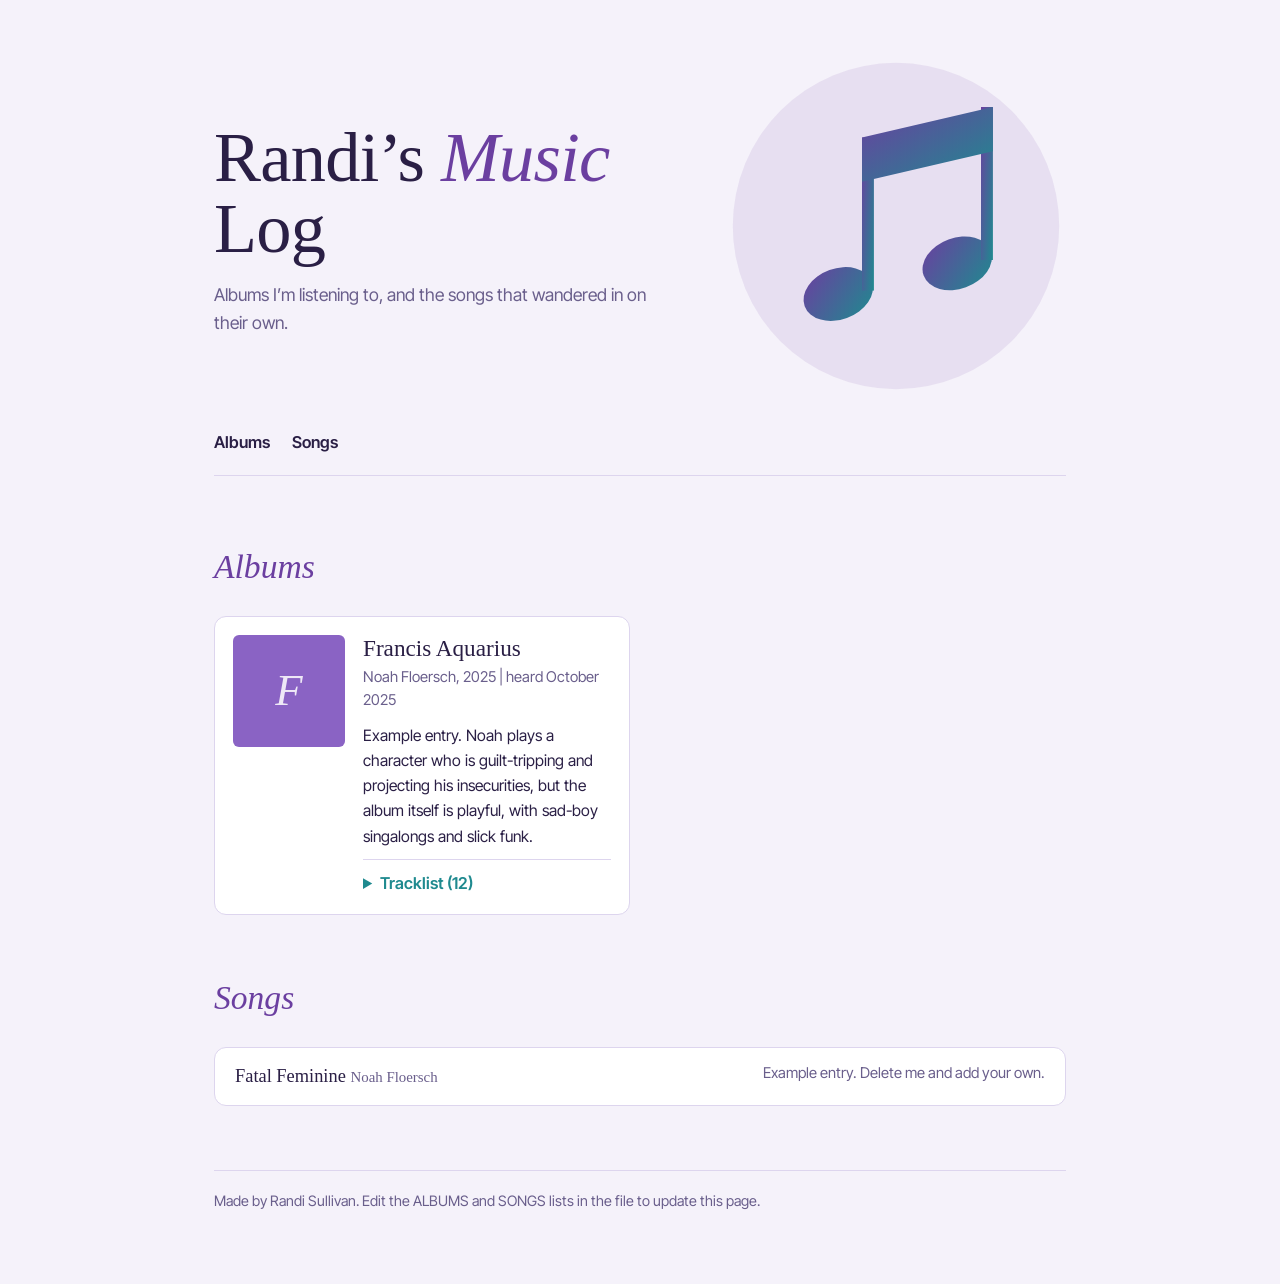
==== index.html @ 0bea806f "First version of music log" ====
<!DOCTYPE html>
<html lang="en">
<head>
<meta charset="UTF-8">
<meta name="viewport" content="width=device-width, initial-scale=1, viewport-fit=cover">
<title>Randi’s Music Log</title>
<link rel="preconnect" href="https://fonts.googleapis.com">
<link rel="preconnect" href="https://fonts.gstatic.com" crossorigin>
<link href="https://fonts.googleapis.com/css2?family=Inter+Tight:wght@400;600&family=Tinos:ital,wght@0,400;0,700;1,400&display=swap" rel="stylesheet">
<link rel="stylesheet" href="styles.css">
</head>
<body>
<div class="wrap">
  <header>
    <div class="hero">
      <div>
        <h1>Randi’s <em>Music</em> Log</h1>
        <p class="tag">Albums I’m listening to, and the songs that wandered in on their own.</p>
      </div>
      <div class="heroArt" id="heroArt"></div>
    </div>
    <nav aria-label="Sections"><a href="#albums">Albums</a><a href="#songs">Songs</a></nav>
  </header>
  <section id="albums"><div class="hd"><h2>Albums</h2></div><div class="albums" id="albumList"></div></section>
  <section id="songs"><div class="hd"><h2>Songs</h2></div><ul class="songs" id="songList"></ul></section>
  <footer id="foot"></footer>
</div>

<script src="data.js"></script>
<script src="main.js"></script>

</body>
</html>
---- styles.css ----
:root{
  box-sizing:border-box;
  padding-top:env(safe-area-inset-top,0px);
  padding-bottom:env(safe-area-inset-bottom,0px);
  --bg:#f5f2fa; --panel:#ffffff; --ink:#2a1f45; --muted:#6a5f8c; --line:#ddd5ee;
  --accent:#6b3fa0; --teal:#1f8a8f; --cover:#8a63c4;
  color-scheme:light;
}
@media (prefers-color-scheme:dark){
  :root{--bg:#171226;--panel:#221a38;--ink:#f1ecfa;--muted:#b8abd6;--line:#3b2f5a;--accent:#b794f0;--teal:#5fcfcf;--cover:#6f4aa8;color-scheme:dark}
}
html{scroll-behavior:smooth;scroll-padding-top:env(safe-area-inset-top,0px)}
*,*::before,*::after{box-sizing:inherit}
body{margin:0;background:var(--bg);color:var(--ink);font-family:"Inter Tight",system-ui,sans-serif;font-size:1.02rem;line-height:1.6}
.wrap{max-width:900px;margin:0 auto;padding:0 24px 72px}
header{padding:56px 0 8px}
.hero{display:grid;grid-template-columns:1.15fr .85fr;gap:32px;align-items:center}
.heroArt{width:100%;max-width:340px;justify-self:end;aspect-ratio:1}
.heroArt img{width:100%;height:100%;object-fit:cover;border-radius:14px;border:1px solid var(--line)}
.heroArt svg{width:100%;height:100%}
.heroArt .bgc{fill:var(--accent);fill-opacity:.1}
@media (max-width:640px){.hero{grid-template-columns:1fr}.heroArt{justify-self:start;max-width:240px;order:-1}}
h1,h2,h3{font-family:"Tinos",Georgia,serif;font-weight:400}
h1{font-size:clamp(2.6rem,8vw,4.4rem);line-height:1.02;margin:0;letter-spacing:-.01em}
h1 em{color:var(--accent)}
.tag{margin:16px 0 0;color:var(--muted);max-width:44ch;font-size:1.1rem}
nav{display:flex;gap:22px;margin-top:26px;padding-bottom:14px;border-bottom:1px solid var(--line)}
nav a{color:var(--ink);text-decoration:none;font-weight:600;padding-bottom:4px;border-bottom:2px solid transparent}
nav a:hover,nav a:focus-visible{color:var(--accent);border-bottom-color:var(--accent);outline:none}
section{margin-top:56px}
.hd h2{margin:0 0 22px;font-size:2.1rem;font-style:italic;color:var(--accent)}
.albums{display:grid;gap:20px;grid-template-columns:repeat(auto-fill,minmax(min(100%,400px),1fr))}
.album{background:var(--panel);border:1px solid var(--line);border-radius:12px;padding:18px;display:flex;gap:18px;align-items:flex-start}
.cover{flex:0 0 112px;height:112px;border-radius:6px;background:var(--c,var(--cover));display:grid;place-items:center;overflow:hidden}
.cover img{width:100%;height:100%;object-fit:cover}
.cover span{font-family:"Tinos",serif;font-size:2.8rem;font-style:italic;color:rgba(255,255,255,.85)}
.info{min-width:0;flex:1}
.info h3{font-size:1.45rem;margin:0;line-height:1.15}
.meta{color:var(--muted);font-size:.93rem;margin:4px 0 10px}
.note{margin:0 0 10px;font-size:.98rem}
.rating{color:var(--accent);margin:0 0 8px;letter-spacing:3px}
details{margin-top:8px;border-top:1px solid var(--line);padding-top:10px}
summary{cursor:pointer;font-weight:600;color:var(--teal)}
summary:hover{color:var(--accent)}
summary:focus-visible{outline:2px solid var(--accent);outline-offset:3px;border-radius:2px}
ol{margin:10px 0 0;padding-left:1.6em;font-size:.97rem}
ol li{padding:1px 0}
li.fav{font-weight:600;color:var(--accent)}
.songs{list-style:none;margin:0;padding:0;background:var(--panel);border:1px solid var(--line);border-radius:12px}
.songs li{padding:14px 20px;border-top:1px solid var(--line);display:flex;justify-content:space-between;gap:12px;flex-wrap:wrap}
.songs li:first-child{border-top:0}
.songs span{font-family:"Tinos",serif;font-size:1.15rem}
.songs small{color:var(--muted);font-size:.93rem}
.songs a{color:var(--ink);text-decoration:underline;text-decoration-color:var(--accent);text-underline-offset:4px}
.songs a:hover,.songs a:focus-visible{color:var(--accent);outline:none}
.empty{color:var(--muted)}
footer{margin-top:64px;color:var(--muted);font-size:.9rem;border-top:1px solid var(--line);padding-top:18px}
@media (max-width:420px){.album{flex-direction:column}.cover{flex-basis:auto;width:100%;height:140px}}
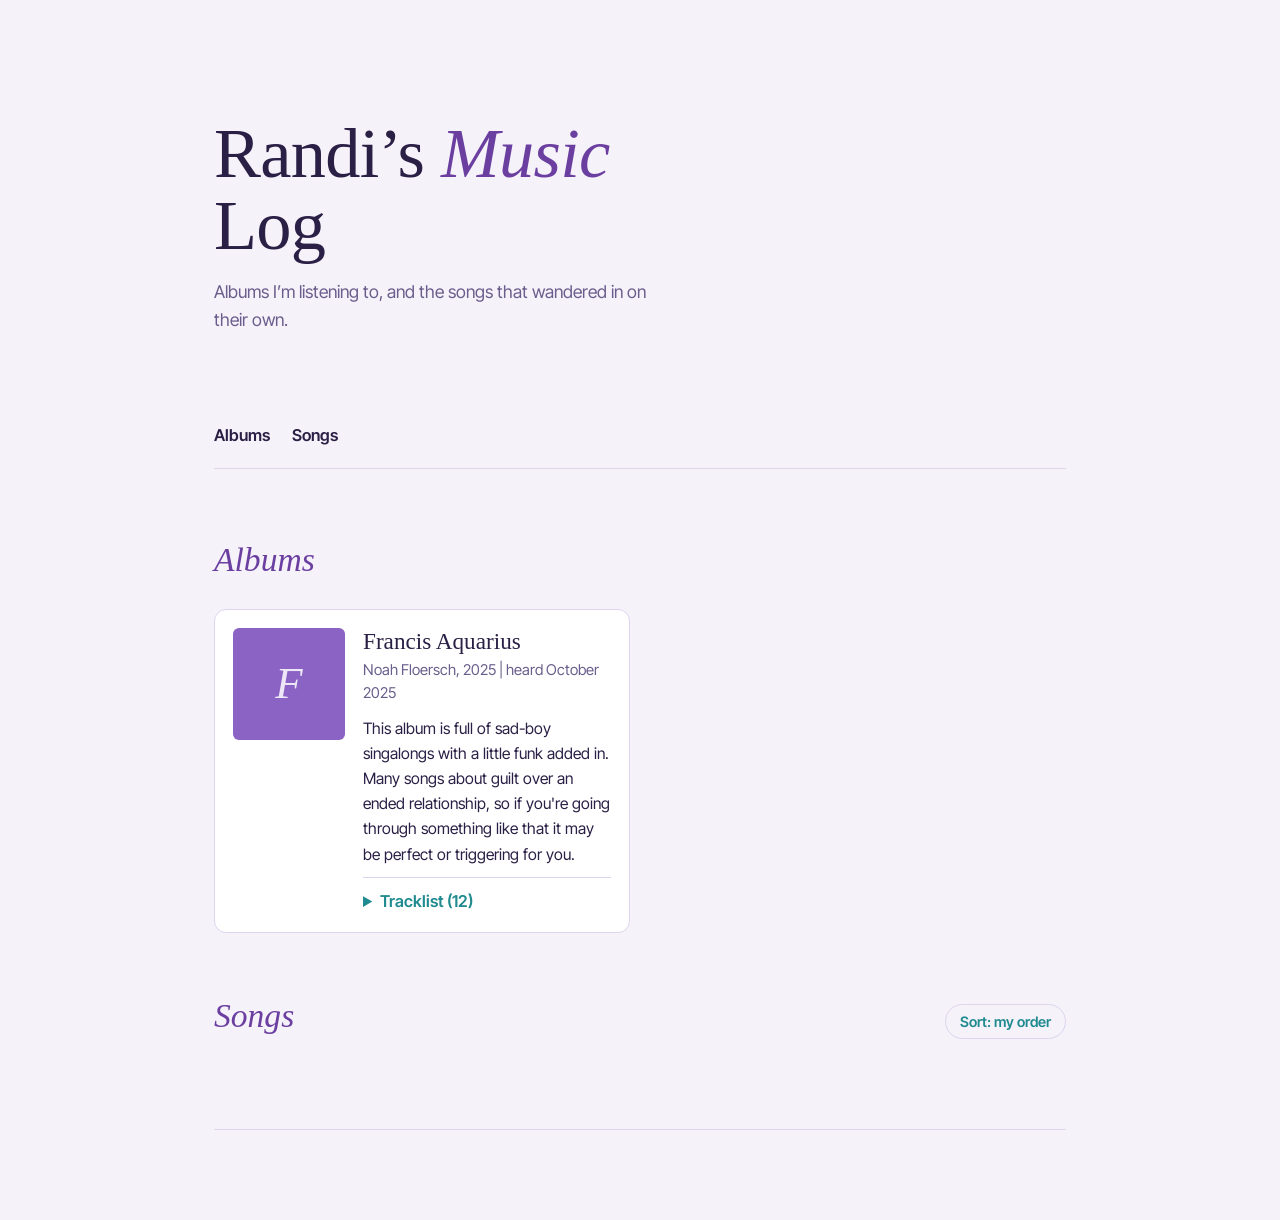
==== commit b44e47b1: "Couple edits to the songs" ====
--- a/index.html
+++ b/index.html
@@ -22,7 +22,9 @@
     <nav aria-label="Sections"><a href="#albums">Albums</a><a href="#songs">Songs</a></nav>
   </header>
   <section id="albums"><div class="hd"><h2>Albums</h2></div><div class="albums" id="albumList"></div></section>
-  <section id="songs"><div class="hd"><h2>Songs</h2></div><ul class="songs" id="songList"></ul></section>
+  <section id="songs">
+    <div class="hd"><h2>Songs</h2><button type="button" id="sortBtn" class="sortBtn">Sort: my order</button></div>
+  </section>
   <footer id="foot"></footer>
 </div>
 
--- a/styles.css
+++ b/styles.css
@@ -56,3 +56,13 @@
 .empty{color:var(--muted)}
 footer{margin-top:64px;color:var(--muted);font-size:.9rem;border-top:1px solid var(--line);padding-top:18px}
 @media (max-width:420px){.album{flex-direction:column}.cover{flex-basis:auto;width:100%;height:140px}}
+
+.hd{display:flex;justify-content:space-between;align-items:baseline;gap:12px;flex-wrap:wrap}
+.sortBtn{font:inherit;font-size:.9rem;font-weight:600;color:var(--teal);background:none;border:1px solid var(--line);border-radius:999px;padding:5px 14px;cursor:pointer}
+.sortBtn:hover,.sortBtn:focus-visible{color:var(--accent);border-color:var(--accent);outline:none}
+.badge{font-family:"Inter Tight",sans-serif;font-style:normal;font-size:.78rem;font-weight:600;padding:2px 10px;border-radius:999px;margin-left:6px;border:1px solid var(--muted);color:var(--muted)}
+.badge.love{background:var(--accent);border-color:var(--accent);color:var(--bg)}
+.badge.like{border-color:var(--accent);color:var(--accent)}
+.badge.hate{border-color:#b3261e;color:#b3261e}
+li.hate{color:var(--muted);text-decoration:line-through}
+@media (prefers-color-scheme:dark){.badge.hate{border-color:#ff8a80;color:#ff8a80}}
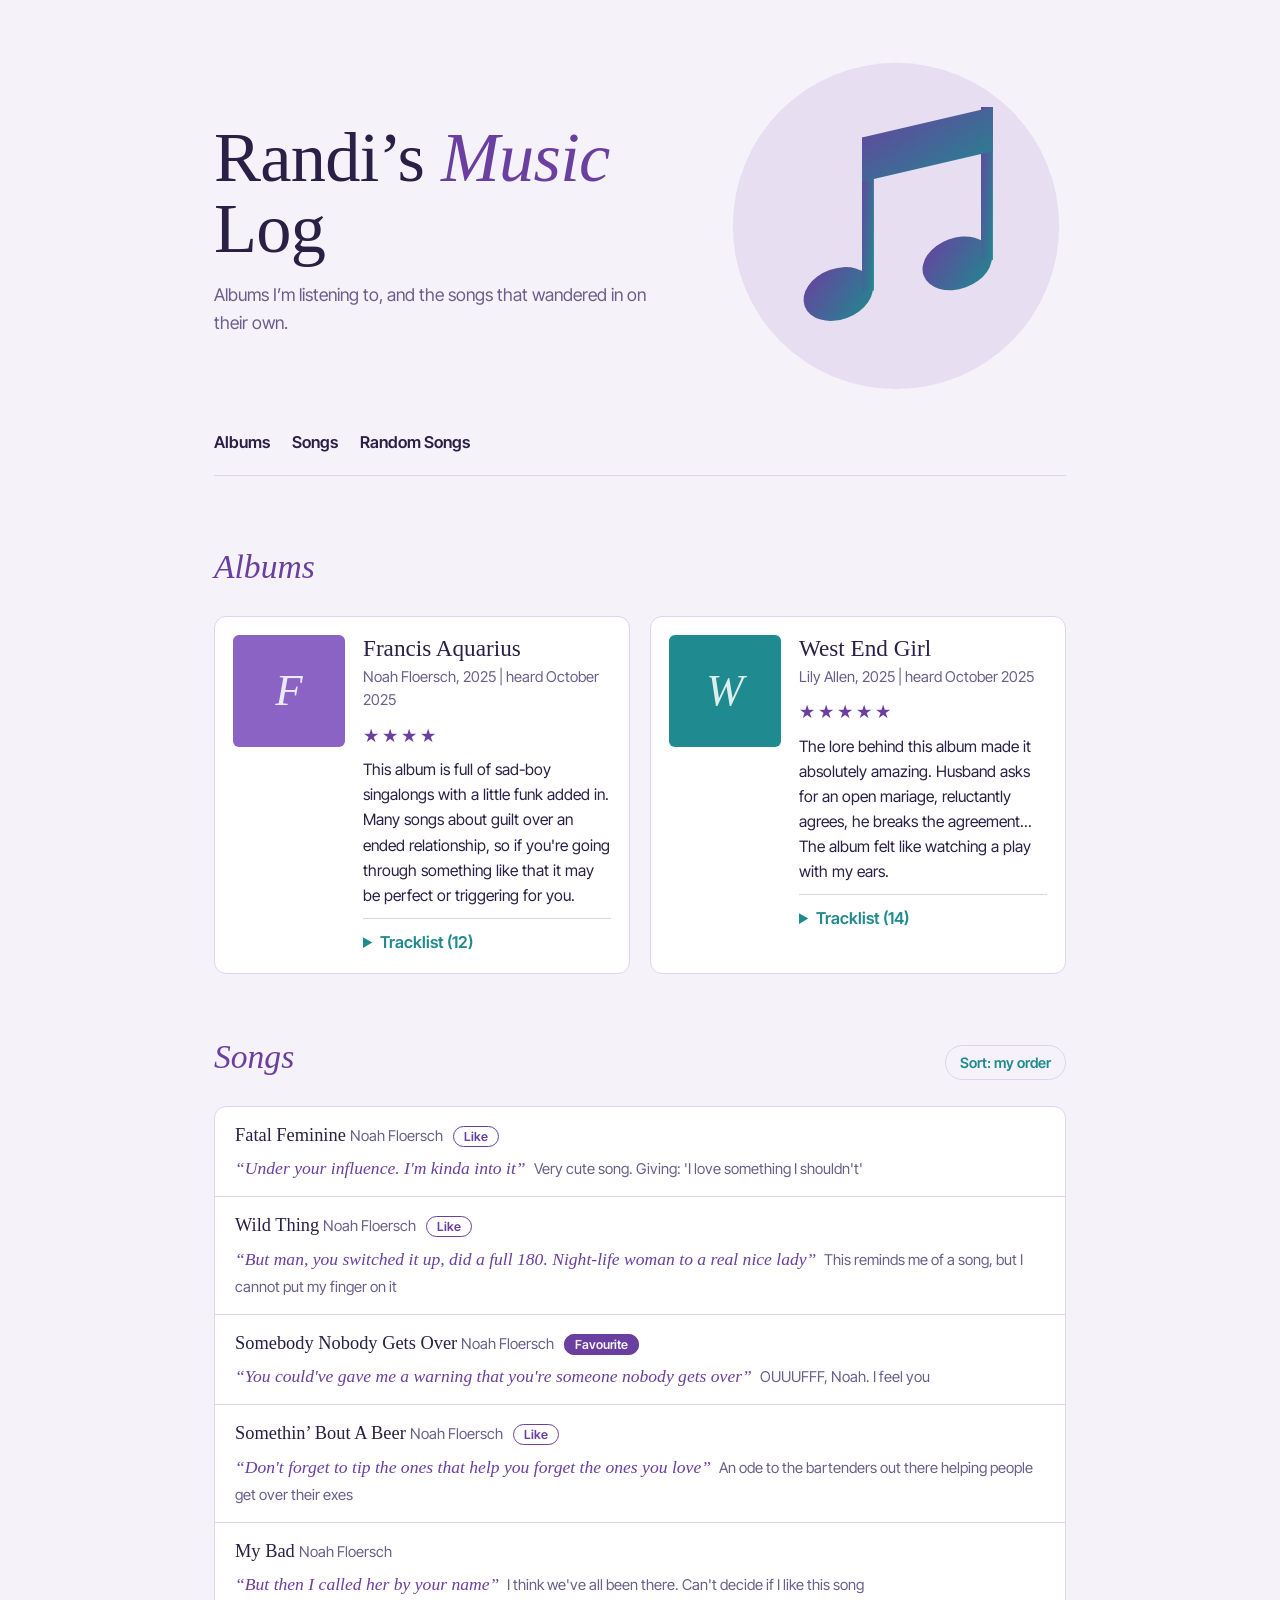
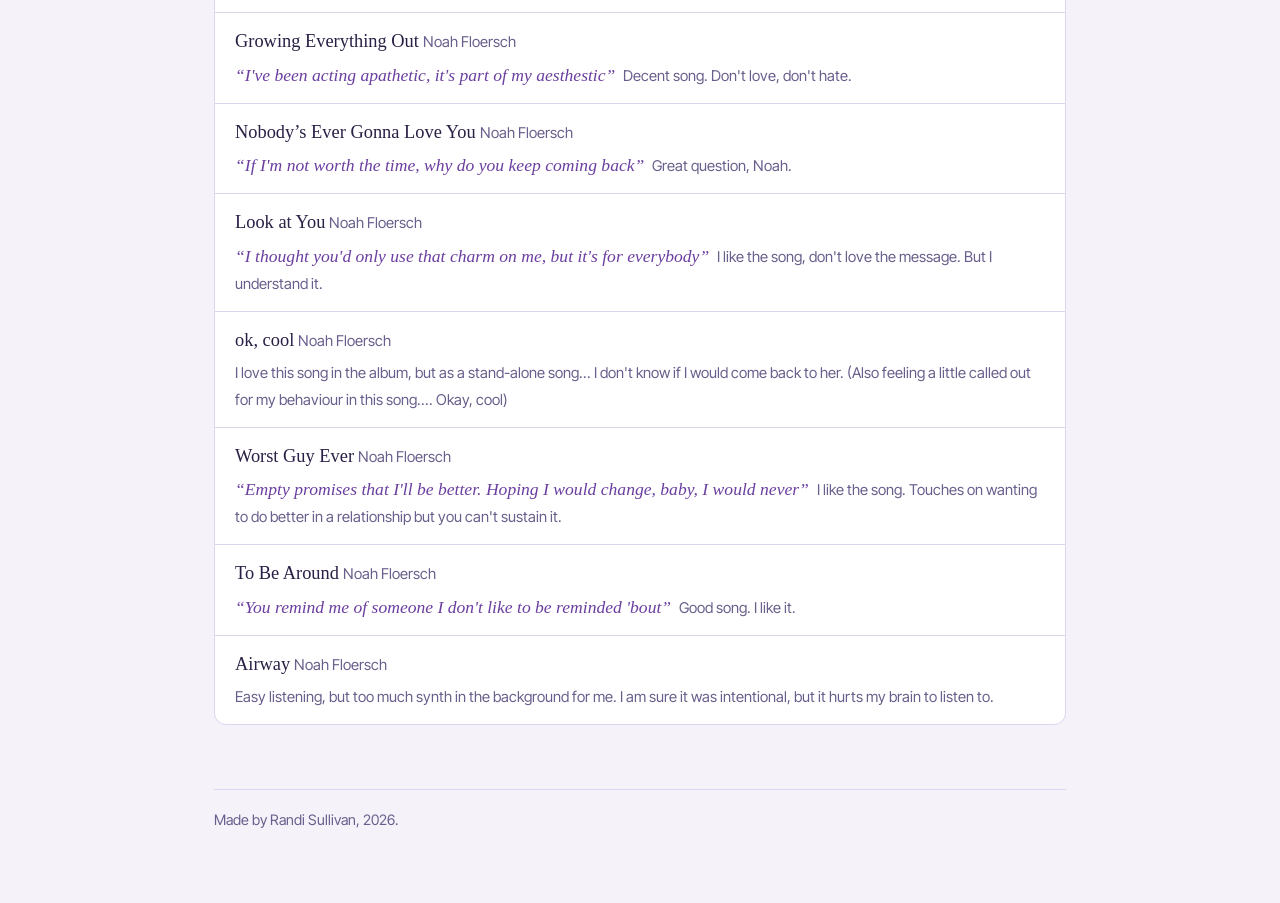
==== commit d4b66448: "Finished Noah, moving onto Lily Allen" ====
--- a/index.html
+++ b/index.html
@@ -19,11 +19,12 @@
       </div>
       <div class="heroArt" id="heroArt"></div>
     </div>
-    <nav aria-label="Sections"><a href="#albums">Albums</a><a href="#songs">Songs</a></nav>
+    <nav aria-label="Sections"><a href="#albums">Albums</a><a href="#songs">Songs</a><a href="songs.html">Random Songs</a></nav>
   </header>
   <section id="albums"><div class="hd"><h2>Albums</h2></div><div class="albums" id="albumList"></div></section>
   <section id="songs">
     <div class="hd"><h2>Songs</h2><button type="button" id="sortBtn" class="sortBtn">Sort: my order</button></div>
+    <ul class="songs" id="songList"></ul>
   </section>
   <footer id="foot"></footer>
 </div>
--- a/styles.css
+++ b/styles.css
@@ -65,4 +65,9 @@
 .badge.like{border-color:var(--accent);color:var(--accent)}
 .badge.hate{border-color:#b3261e;color:#b3261e}
 li.hate{color:var(--muted);text-decoration:line-through}
-@media (prefers-color-scheme:dark){.badge.hate{border-color:#ff8a80;color:#ff8a80}}+@media (prefers-color-scheme:dark){.badge.hate{border-color:#ff8a80;color:#ff8a80}}
+
+.songs li{display:block}
+.songText{margin-top:4px}
+.songText small{display:inline;color:var(--muted)}
+.lyric{font-family:"Tinos",Georgia,serif;font-style:italic;font-size:1.1rem;color:var(--accent);margin-right:8px}
